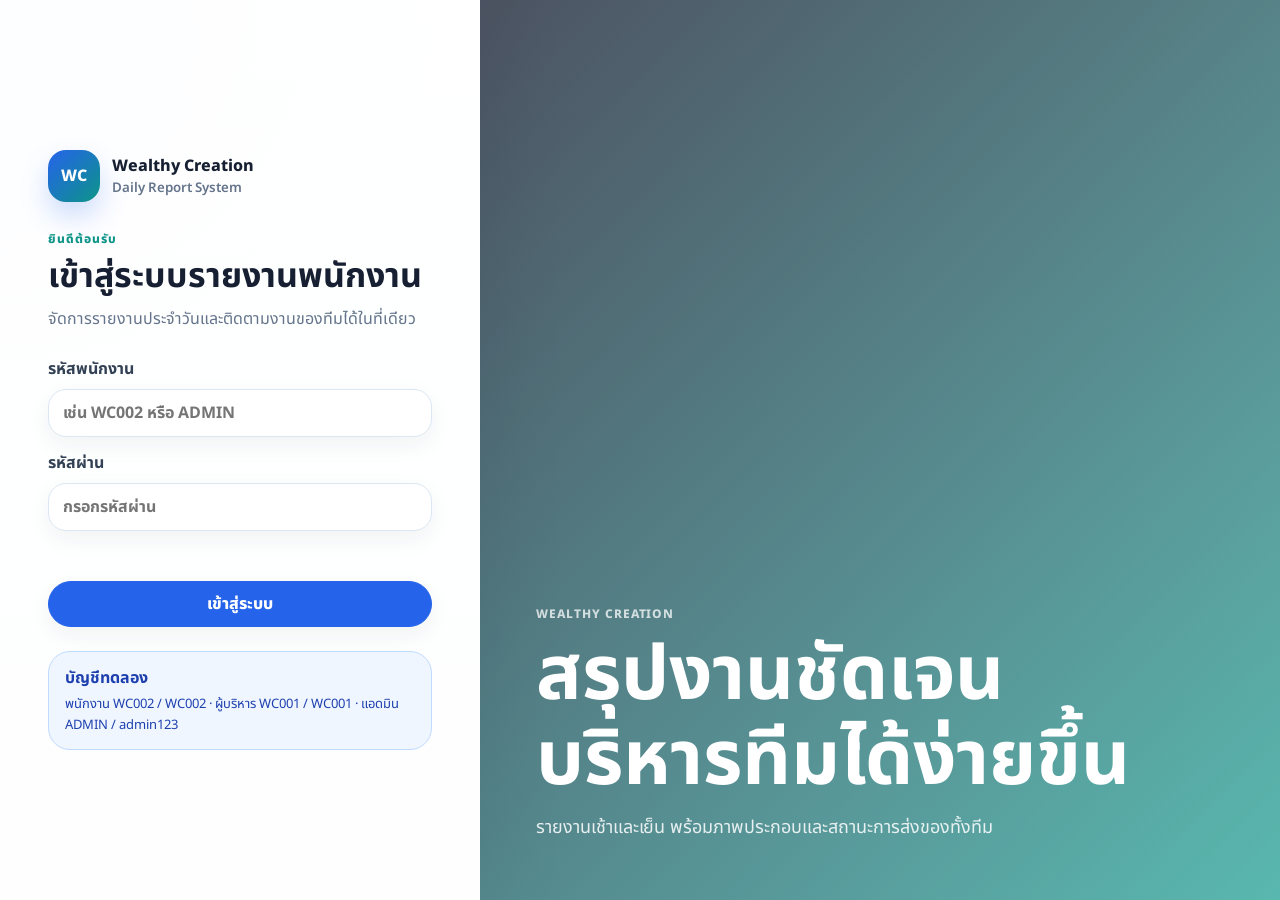
==== index.html @ c17e125e "Split app into role-based pages" ====
<!DOCTYPE html>
<html lang="th">
<head>
  <meta charset="UTF-8">
  <meta name="viewport" content="width=device-width, initial-scale=1.0">
  <title>เข้าสู่ระบบ | Wealthy Creation</title>
  <link rel="preconnect" href="https://fonts.googleapis.com">
  <link rel="preconnect" href="https://fonts.gstatic.com" crossorigin>
  <link href="https://fonts.googleapis.com/css2?family=Noto+Sans+Thai:wght@400;500;600;700;800&display=swap" rel="stylesheet">
  <link rel="stylesheet" href="assets/css/app.css">
</head>
<body class="login-page">
  <main class="login-layout">
    <section class="login-card">
      <div class="brand">
        <span class="brand-mark">WC</span>
        <div><strong>Wealthy Creation</strong><small>Daily Report System</small></div>
      </div>

      <div class="login-copy">
        <span class="eyebrow">ยินดีต้อนรับ</span>
        <h1>เข้าสู่ระบบรายงานพนักงาน</h1>
        <p>จัดการรายงานประจำวันและติดตามงานของทีมได้ในที่เดียว</p>
      </div>

      <form id="loginForm" class="form-stack">
        <label>รหัสพนักงาน<input id="employeeCode" autocomplete="username" placeholder="เช่น WC002 หรือ ADMIN" required></label>
        <label>รหัสผ่าน<input id="password" type="password" autocomplete="current-password" placeholder="กรอกรหัสผ่าน" required></label>
        <p id="loginError" class="form-error" aria-live="polite"></p>
        <button class="btn primary wide" type="submit">เข้าสู่ระบบ</button>
      </form>

      <div class="soft-alert">
        <strong>บัญชีทดลอง</strong>
        <span>พนักงาน WC002 / WC002 · ผู้บริหาร WC001 / WC001 · แอดมิน ADMIN / admin123</span>
      </div>
    </section>

    <section class="login-cover">
      <div>
        <span class="cover-label">WEALTHY CREATION</span>
        <h2>สรุปงานชัดเจน<br>บริหารทีมได้ง่ายขึ้น</h2>
        <p>รายงานเช้าและเย็น พร้อมภาพประกอบและสถานะการส่งของทั้งทีม</p>
      </div>
    </section>
  </main>
  <script src="assets/js/store.js"></script>
  <script src="assets/js/auth.js"></script>
</body>
</html>
---- assets/css/app.css ----
:root {
  --bg: #f6fbff;
  --panel: rgba(255, 255, 255, 0.9);
  --ink: #172033;
  --muted: #64748b;
  --line: #dbe7f3;
  --blue: #2563eb;
  --blue-dark: #1d4ed8;
  --green: #059669;
  --red: #e11d48;
  --amber: #d97706;
  --teal: #0d9488;
  --shadow: 0 20px 50px rgba(30, 41, 59, 0.08);
  --shadow-sm: 0 8px 24px rgba(30, 41, 59, 0.06);
  --radius: 24px;
}

* { box-sizing: border-box; }

body {
  margin: 0;
  min-height: 100vh;
  font-family: "Noto Sans Thai", Tahoma, Arial, sans-serif;
  color: var(--ink);
  background:
    radial-gradient(circle at top left, rgba(125, 211, 252, 0.2), transparent 28%),
    radial-gradient(circle at bottom right, rgba(167, 243, 208, 0.24), transparent 28%),
    linear-gradient(180deg, #fbfdff 0%, #eff8ff 100%);
}

button, input, select, textarea { font: inherit; }
button { cursor: pointer; border: 0; }
a { color: inherit; text-decoration: none; }

.hidden { display: none !important; }
.muted { color: var(--muted); font-size: 13px; line-height: 1.6; }

.login-layout {
  min-height: 100vh;
  display: grid;
  grid-template-columns: minmax(320px, 480px) minmax(0, 1fr);
}

.login-card {
  display: grid;
  align-content: center;
  gap: 24px;
  padding: 48px;
  background: rgba(255, 255, 255, 0.92);
  box-shadow: 24px 0 70px rgba(15, 23, 42, 0.06);
}

.brand {
  display: flex;
  align-items: center;
  gap: 12px;
}

.brand strong { display: block; font-weight: 800; }
.brand small { display: block; color: var(--muted); font-weight: 600; }

.brand-mark {
  width: 52px;
  height: 52px;
  display: grid;
  place-items: center;
  border-radius: 18px;
  color: #fff;
  background: linear-gradient(135deg, var(--blue), var(--teal));
  box-shadow: 0 14px 28px rgba(37, 99, 235, 0.22);
  font-weight: 800;
}

.login-copy h1, .login-cover h2 {
  margin: 8px 0 10px;
  line-height: 1.12;
  letter-spacing: 0;
}

.login-copy h1 { font-size: 34px; }
.login-copy p, .login-cover p { margin: 0; color: var(--muted); line-height: 1.7; }
.eyebrow, .cover-label {
  color: var(--teal);
  font-size: 12px;
  font-weight: 800;
  letter-spacing: 0.08em;
}

.login-cover {
  display: grid;
  align-content: end;
  padding: 56px;
  color: #fff;
  background:
    linear-gradient(135deg, rgba(15, 23, 42, 0.74), rgba(13, 148, 136, 0.64)),
    url("https://images.unsplash.com/photo-1556761175-b413da4baf72?auto=format&fit=crop&w=1600&q=80") center/cover;
}

.login-cover h2 { max-width: 720px; font-size: clamp(38px, 6vw, 76px); }
.login-cover p { max-width: 620px; color: rgba(255, 255, 255, 0.86); font-size: 18px; }
.cover-label { color: rgba(255, 255, 255, 0.74); }

.form-stack { display: grid; gap: 14px; }
.form-stack label, .field { display: grid; gap: 8px; color: #334155; font-weight: 700; }

input, select, textarea {
  width: 100%;
  min-height: 46px;
  padding: 11px 14px;
  border: 1px solid var(--line);
  border-radius: 18px;
  outline: none;
  background: #fff;
  color: var(--ink);
  box-shadow: var(--shadow-sm);
}

textarea { min-height: 140px; resize: vertical; }
input:focus, select:focus, textarea:focus { border-color: var(--blue); box-shadow: 0 0 0 4px rgba(37, 99, 235, 0.14); }
input[readonly] { background: #f8fafc; color: var(--muted); }

.form-error { min-height: 22px; margin: 0; color: var(--red); font-weight: 800; }

.btn {
  display: inline-flex;
  align-items: center;
  justify-content: center;
  gap: 8px;
  min-height: 42px;
  padding: 10px 16px;
  border-radius: 999px;
  color: #334155;
  background: #fff;
  border: 1px solid var(--line);
  box-shadow: var(--shadow-sm);
  font-weight: 800;
  transition: transform 0.16s ease, box-shadow 0.16s ease, background 0.16s ease;
}

.btn:hover { transform: translateY(-1px); box-shadow: 0 14px 30px rgba(30, 41, 59, 0.1); }
.btn.primary { color: #fff; background: var(--blue); border-color: var(--blue); }
.btn.primary:hover { background: var(--blue-dark); }
.btn.success { color: #fff; background: var(--green); border-color: var(--green); }
.btn.danger { color: #fff; background: var(--red); border-color: var(--red); }
.btn.wide { width: 100%; }

.soft-alert {
  display: grid;
  gap: 4px;
  padding: 14px 16px;
  border: 1px solid #bfdbfe;
  border-radius: 22px;
  background: #eff6ff;
  color: #1e40af;
}
.soft-alert span { font-size: 13px; line-height: 1.6; }

.shell {
  min-height: 100vh;
  display: grid;
  grid-template-columns: 280px minmax(0, 1fr);
}

.sidebar {
  position: sticky;
  top: 0;
  height: 100vh;
  display: grid;
  grid-template-rows: auto 1fr auto;
  gap: 22px;
  padding: 22px;
  color: #fff;
  background: linear-gradient(180deg, #0f172a, #172033 56%, #10324b);
}

.nav { display: grid; align-content: start; gap: 8px; }
.nav button {
  min-height: 44px;
  padding: 10px 13px;
  border-radius: 17px;
  color: #cbd5e1;
  background: transparent;
  text-align: left;
  font-weight: 800;
}
.nav button.active, .nav button:hover { color: #fff; background: rgba(255, 255, 255, 0.1); }

.user-chip {
  display: grid;
  grid-template-columns: 44px minmax(0, 1fr);
  gap: 10px;
  align-items: center;
  padding: 14px;
  border-radius: 22px;
  background: rgba(255, 255, 255, 0.07);
}

.avatar {
  width: 44px;
  height: 44px;
  display: grid;
  place-items: center;
  border-radius: 50%;
  overflow: hidden;
  background: #dbeafe;
  color: #1e3a8a;
  font-weight: 800;
}
.avatar.large { width: 96px; height: 96px; font-size: 30px; }
.avatar img { width: 100%; height: 100%; object-fit: cover; }

.content { min-width: 0; padding: 28px; }
.topbar {
  position: sticky;
  top: 0;
  z-index: 5;
  display: flex;
  align-items: center;
  justify-content: space-between;
  gap: 16px;
  margin: -28px -28px 24px;
  padding: 22px 28px;
  border-bottom: 1px solid rgba(219, 231, 243, 0.72);
  background: rgba(246, 251, 255, 0.78);
  backdrop-filter: blur(14px);
}

.topbar h1 { margin: 0; font-size: 30px; line-height: 1.2; }
.topbar p { margin: 6px 0 0; color: var(--muted); }

.grid { display: grid; gap: 18px; }
.grid.two { grid-template-columns: repeat(2, minmax(0, 1fr)); }
.grid.three { grid-template-columns: repeat(3, minmax(0, 1fr)); }

.panel, .stat, .card {
  border: 1px solid rgba(219, 231, 243, 0.92);
  border-radius: var(--radius);
  background: var(--panel);
  box-shadow: var(--shadow);
}
.panel { padding: 22px; }
.stat { min-height: 122px; padding: 20px; display: grid; gap: 8px; }
.stat span { color: var(--muted); font-size: 13px; font-weight: 800; }
.stat strong { font-size: 30px; line-height: 1; }
.card { padding: 16px; }

.section-head {
  display: flex;
  align-items: center;
  justify-content: space-between;
  gap: 12px;
  margin-bottom: 16px;
  padding-bottom: 12px;
  border-bottom: 1px solid rgba(219, 231, 243, 0.72);
}
.section-head h2 { margin: 0; font-size: 20px; }

.badge {
  display: inline-flex;
  align-items: center;
  width: fit-content;
  min-height: 28px;
  padding: 4px 10px;
  border-radius: 999px;
  font-size: 12px;
  font-weight: 800;
}
.badge.green { color: #166534; background: #dcfce7; }
.badge.red { color: #be123c; background: #ffe4e6; }
.badge.amber { color: #92400e; background: #fef3c7; }
.badge.teal { color: #0f766e; background: #ccfbf1; }

.table-wrap { overflow-x: auto; border-radius: 22px; border: 1px solid var(--line); background: #fff; }
table { width: 100%; border-collapse: collapse; }
th, td { padding: 12px 10px; border-bottom: 1px solid var(--line); text-align: left; vertical-align: middle; }
th { color: #475569; background: #f8fafc; font-size: 13px; font-weight: 800; white-space: nowrap; }
tbody tr:hover { background: #f8fafc; }

.actions, .pill-list, .image-list { display: flex; flex-wrap: wrap; gap: 8px; }
.pill { display: inline-flex; align-items: center; gap: 6px; padding: 6px 10px; border-radius: 999px; background: #f8fbff; border: 1px solid #cfe0f2; color: #334155; font-size: 13px; font-weight: 700; }
.preview-img { width: 96px; height: 76px; object-fit: cover; border-radius: 18px; border: 1px solid var(--line); background: #eef6ff; }
.empty { padding: 28px; border: 1px dashed #cfe0f2; border-radius: 24px; background: #f8fbff; text-align: center; color: var(--muted); font-weight: 700; }

.modal-backdrop {
  position: fixed;
  inset: 0;
  z-index: 30;
  display: grid;
  place-items: center;
  padding: 18px;
  background: rgba(15, 23, 42, 0.52);
  backdrop-filter: blur(4px);
}
.modal { width: min(740px, 100%); max-height: 90vh; overflow: auto; padding: 22px; border-radius: 26px; background: #fff; box-shadow: 0 30px 90px rgba(15, 23, 42, 0.26); }
.modal header { display: flex; align-items: center; justify-content: space-between; gap: 12px; margin-bottom: 14px; }
.modal h2 { margin: 0; }

.toast-root { position: fixed; right: 22px; bottom: 22px; z-index: 50; display: grid; gap: 10px; width: min(360px, calc(100vw - 32px)); }
.toast { padding: 14px 16px; border-radius: 22px; background: #fff; border: 1px solid var(--line); box-shadow: 0 18px 42px rgba(15, 23, 42, 0.16); }
.toast strong { display: block; }
.toast span { display: block; margin-top: 2px; color: var(--muted); font-size: 13px; }

@media (max-width: 920px) {
  .login-layout, .shell, .grid.two, .grid.three { grid-template-columns: 1fr; }
  .login-cover { min-height: 320px; order: -1; }
  .sidebar { position: static; height: auto; }
  .nav { grid-template-columns: repeat(2, minmax(0, 1fr)); }
  .topbar { position: static; margin: -18px -18px 18px; padding: 18px; }
  .content { padding: 18px; }
}

@media (max-width: 560px) {
  .login-card, .login-cover { padding: 24px; }
  .topbar, .section-head { align-items: stretch; flex-direction: column; }
  .actions .btn, .btn.wide-sm { width: 100%; }
  .nav { grid-template-columns: 1fr; }
}
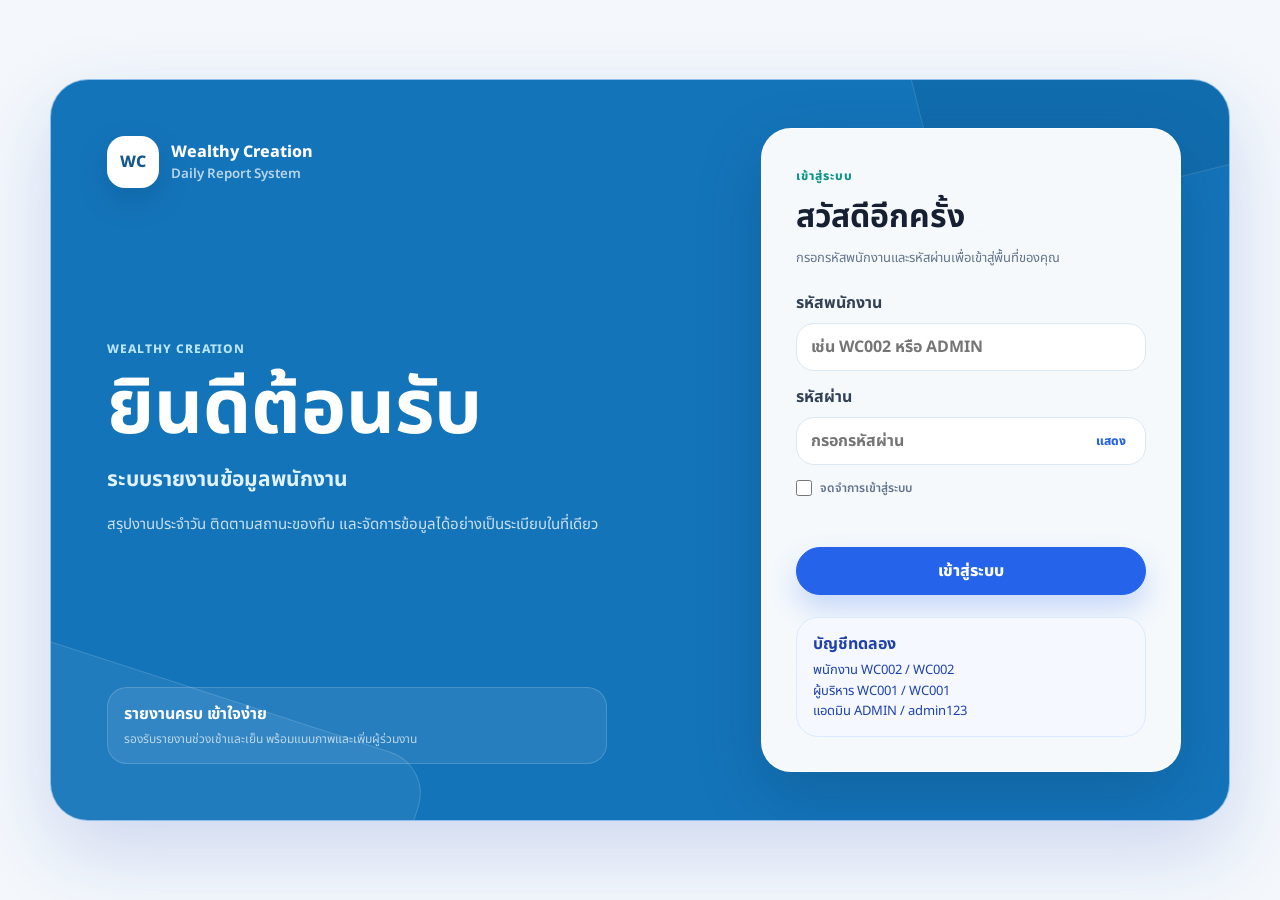
==== commit 36159f28: "Redesign login page layout" ====
--- a/index.html
+++ b/index.html
@@ -11,36 +11,46 @@
 </head>
 <body class="login-page">
   <main class="login-layout">
-    <section class="login-card">
-      <div class="brand">
+    <section class="login-welcome">
+      <div class="brand login-brand">
         <span class="brand-mark">WC</span>
         <div><strong>Wealthy Creation</strong><small>Daily Report System</small></div>
       </div>
+      <div class="welcome-copy">
+        <span class="cover-label">WEALTHY CREATION</span>
+        <h1>ยินดีต้อนรับ</h1>
+        <h2>ระบบรายงานข้อมูลพนักงาน</h2>
+        <p>สรุปงานประจำวัน ติดตามสถานะของทีม และจัดการข้อมูลได้อย่างเป็นระเบียบในที่เดียว</p>
+      </div>
+      <div class="welcome-note">
+        <strong>รายงานครบ เข้าใจง่าย</strong>
+        <span>รองรับรายงานช่วงเช้าและเย็น พร้อมแนบภาพและเพิ่มผู้ร่วมงาน</span>
+      </div>
+    </section>
 
+    <section class="login-form-card">
       <div class="login-copy">
-        <span class="eyebrow">ยินดีต้อนรับ</span>
-        <h1>เข้าสู่ระบบรายงานพนักงาน</h1>
-        <p>จัดการรายงานประจำวันและติดตามงานของทีมได้ในที่เดียว</p>
+        <span class="eyebrow">เข้าสู่ระบบ</span>
+        <h2>สวัสดีอีกครั้ง</h2>
+        <p>กรอกรหัสพนักงานและรหัสผ่านเพื่อเข้าสู่พื้นที่ของคุณ</p>
       </div>
 
       <form id="loginForm" class="form-stack">
         <label>รหัสพนักงาน<input id="employeeCode" autocomplete="username" placeholder="เช่น WC002 หรือ ADMIN" required></label>
-        <label>รหัสผ่าน<input id="password" type="password" autocomplete="current-password" placeholder="กรอกรหัสผ่าน" required></label>
+        <label>รหัสผ่าน
+          <span class="password-field">
+            <input id="password" type="password" autocomplete="current-password" placeholder="กรอกรหัสผ่าน" required>
+            <button id="togglePassword" type="button">แสดง</button>
+          </span>
+        </label>
+        <label class="remember-row"><input id="rememberMe" type="checkbox"> <span>จดจำการเข้าสู่ระบบ</span></label>
         <p id="loginError" class="form-error" aria-live="polite"></p>
-        <button class="btn primary wide" type="submit">เข้าสู่ระบบ</button>
+        <button class="btn primary wide login-submit" type="submit">เข้าสู่ระบบ</button>
       </form>
 
       <div class="soft-alert">
         <strong>บัญชีทดลอง</strong>
-        <span>พนักงาน WC002 / WC002 · ผู้บริหาร WC001 / WC001 · แอดมิน ADMIN / admin123</span>
-      </div>
-    </section>
-
-    <section class="login-cover">
-      <div>
-        <span class="cover-label">WEALTHY CREATION</span>
-        <h2>สรุปงานชัดเจน<br>บริหารทีมได้ง่ายขึ้น</h2>
-        <p>รายงานเช้าและเย็น พร้อมภาพประกอบและสถานะการส่งของทั้งทีม</p>
+        <span>พนักงาน WC002 / WC002<br>ผู้บริหาร WC001 / WC001<br>แอดมิน ADMIN / admin123</span>
       </div>
     </section>
   </main>
--- a/assets/css/app.css
+++ b/assets/css/app.css
@@ -315,3 +315,278 @@
   .actions .btn, .btn.wide-sm { width: 100%; }
   .nav { grid-template-columns: 1fr; }
 }
+
+/* Login page */
+.login-page {
+  display: grid;
+  place-items: center;
+  padding: 32px;
+  background: #f4f8fc;
+}
+
+.login-page .login-layout {
+  position: relative;
+  width: min(1180px, 100%);
+  min-height: min(720px, calc(100vh - 64px));
+  display: grid;
+  grid-template-columns: minmax(0, 1fr) 420px;
+  gap: 30px;
+  align-items: center;
+  overflow: hidden;
+  padding: 48px;
+  border: 1px solid rgba(191, 219, 254, 0.72);
+  border-radius: 38px;
+  background: #1474ba;
+  box-shadow: 0 30px 80px rgba(30, 64, 175, 0.18);
+}
+
+.login-page .login-layout::before,
+.login-page .login-layout::after {
+  content: "";
+  position: absolute;
+  pointer-events: none;
+  border: 1px solid rgba(255, 255, 255, 0.14);
+  border-radius: 44px;
+}
+
+.login-page .login-layout::before {
+  width: 520px;
+  height: 270px;
+  left: -170px;
+  bottom: -130px;
+  transform: rotate(18deg);
+  background: rgba(255, 255, 255, 0.06);
+}
+
+.login-page .login-layout::after {
+  width: 460px;
+  height: 210px;
+  right: -150px;
+  top: -110px;
+  transform: rotate(-14deg);
+  background: rgba(8, 47, 73, 0.1);
+}
+
+.login-welcome {
+  position: relative;
+  z-index: 1;
+  min-width: 0;
+  align-self: stretch;
+  display: grid;
+  align-content: space-between;
+  padding: 8px 20px 8px 8px;
+  color: #fff;
+}
+
+.login-brand .brand-mark {
+  color: #14588e;
+  background: #fff;
+  box-shadow: 0 12px 30px rgba(8, 47, 73, 0.18);
+}
+
+.login-brand small {
+  color: rgba(255, 255, 255, 0.7);
+}
+
+.welcome-copy {
+  max-width: 570px;
+  padding: 48px 0;
+}
+
+.welcome-copy .cover-label {
+  color: #bae6fd;
+}
+
+.welcome-copy h1 {
+  margin: 10px 0 0;
+  font-size: clamp(48px, 6vw, 76px);
+  line-height: 1.05;
+  letter-spacing: 0;
+}
+
+.welcome-copy h2 {
+  margin: 14px 0 16px;
+  color: #e0f2fe;
+  font-size: 21px;
+  letter-spacing: 0;
+}
+
+.welcome-copy p {
+  max-width: 530px;
+  margin: 0;
+  color: rgba(255, 255, 255, 0.78);
+  font-size: 15px;
+  line-height: 1.9;
+}
+
+.welcome-note {
+  display: grid;
+  gap: 4px;
+  max-width: 500px;
+  padding: 14px 16px;
+  border: 1px solid rgba(255, 255, 255, 0.16);
+  border-radius: 20px;
+  background: rgba(255, 255, 255, 0.08);
+}
+
+.welcome-note span {
+  color: rgba(255, 255, 255, 0.68);
+  font-size: 12px;
+  line-height: 1.6;
+}
+
+.login-form-card {
+  position: relative;
+  z-index: 2;
+  display: grid;
+  gap: 22px;
+  padding: 34px;
+  border: 1px solid rgba(255, 255, 255, 0.82);
+  border-radius: 30px;
+  background: rgba(255, 255, 255, 0.96);
+  box-shadow: 0 24px 64px rgba(8, 47, 73, 0.22);
+}
+
+.login-form-card .login-copy h2 {
+  margin: 6px 0;
+  font-size: 32px;
+}
+
+.login-form-card .login-copy p {
+  font-size: 13px;
+}
+
+.login-form-card input {
+  box-shadow: none;
+}
+
+.password-field {
+  position: relative;
+  display: block;
+}
+
+.password-field input {
+  padding-right: 72px;
+}
+
+.password-field button {
+  position: absolute;
+  top: 50%;
+  right: 12px;
+  transform: translateY(-50%);
+  padding: 5px 8px;
+  border-radius: 10px;
+  color: #2563eb;
+  background: transparent;
+  font-size: 12px;
+  font-weight: 800;
+}
+
+.remember-row {
+  display: flex !important;
+  align-items: center;
+  gap: 8px !important;
+  width: fit-content;
+  color: var(--muted) !important;
+  font-size: 12px;
+  font-weight: 600 !important;
+  cursor: pointer;
+}
+
+.remember-row input {
+  width: 16px;
+  min-height: 16px;
+  height: 16px;
+  margin: 0;
+  padding: 0;
+  border-radius: 5px;
+  box-shadow: none;
+}
+
+.login-submit {
+  min-height: 48px;
+  box-shadow: 0 14px 28px rgba(37, 99, 235, 0.22);
+}
+
+.login-form-card .soft-alert {
+  border-color: #dbeafe;
+  background: #f5f9ff;
+}
+
+@media (max-width: 1024px) {
+  .login-page {
+    padding: 20px;
+  }
+
+  .login-page .login-layout {
+    grid-template-columns: minmax(0, 1fr) 390px;
+    min-height: calc(100vh - 40px);
+    padding: 34px;
+  }
+}
+
+@media (max-width: 820px) {
+  .login-page {
+    display: block;
+    padding: 0;
+    background: #1474ba;
+  }
+
+  .login-page .login-layout {
+    width: 100%;
+    min-height: 100vh;
+    grid-template-columns: 1fr;
+    gap: 24px;
+    padding: 28px;
+    border: 0;
+    border-radius: 0;
+    box-shadow: none;
+  }
+
+  .login-welcome {
+    min-height: auto;
+    gap: 26px;
+    padding: 0;
+  }
+
+  .welcome-copy {
+    padding: 12px 0 0;
+  }
+
+  .welcome-copy h1 {
+    font-size: 44px;
+  }
+
+  .welcome-note {
+    display: none;
+  }
+
+  .login-form-card {
+    width: min(480px, 100%);
+    justify-self: center;
+    padding: 28px;
+  }
+}
+
+@media (max-width: 480px) {
+  .login-page .login-layout {
+    padding: 20px;
+  }
+
+  .welcome-copy h1 {
+    font-size: 38px;
+  }
+
+  .welcome-copy h2 {
+    font-size: 17px;
+  }
+
+  .welcome-copy p {
+    font-size: 13px;
+  }
+
+  .login-form-card {
+    padding: 24px;
+    border-radius: 26px;
+  }
+}
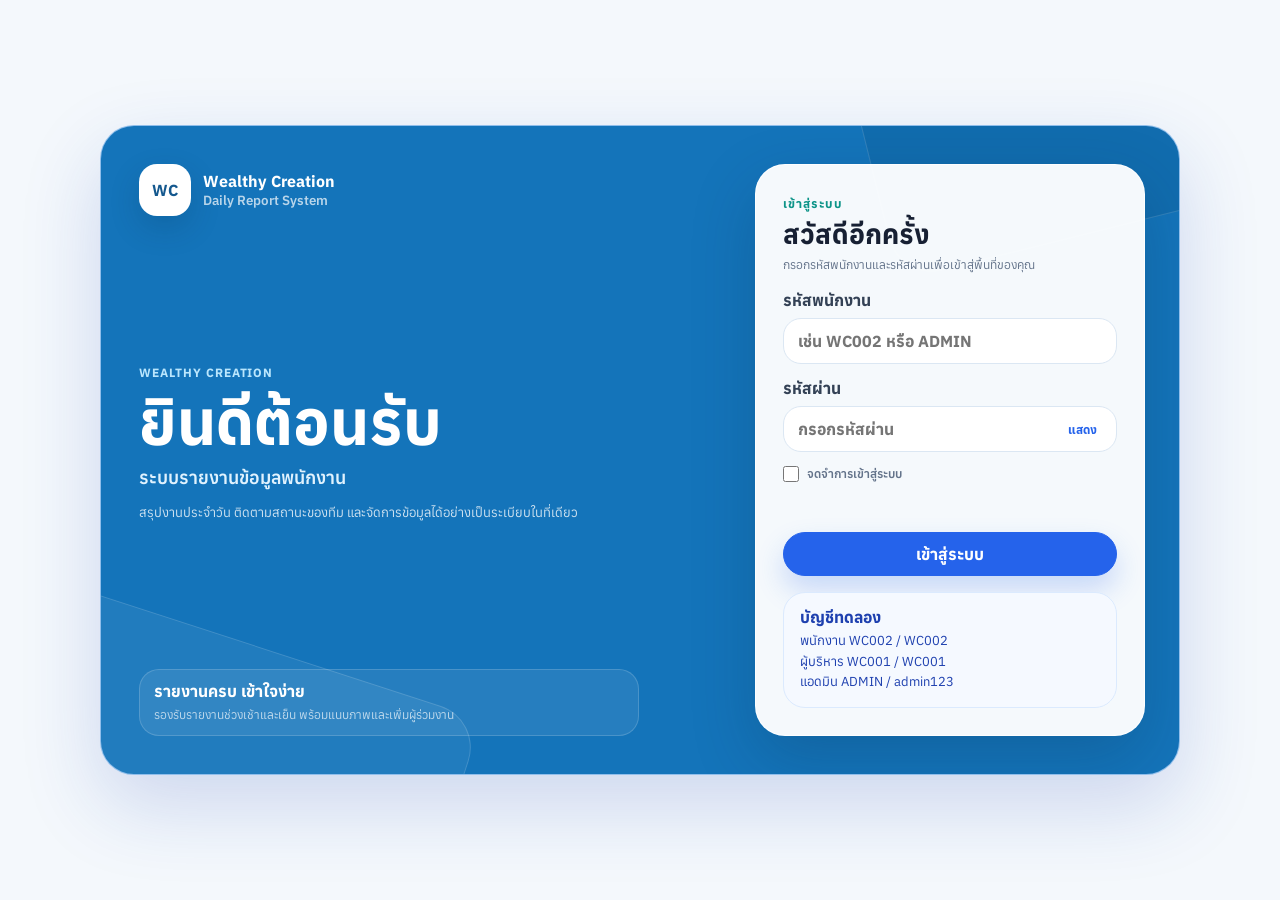
==== commit ba5f20d4: "Fit login layout to common screens" ====
--- a/index.html
+++ b/index.html
@@ -6,7 +6,7 @@
   <title>เข้าสู่ระบบ | Wealthy Creation</title>
   <link rel="preconnect" href="https://fonts.googleapis.com">
   <link rel="preconnect" href="https://fonts.gstatic.com" crossorigin>
-  <link href="https://fonts.googleapis.com/css2?family=Noto+Sans+Thai:wght@400;500;600;700;800&display=swap" rel="stylesheet">
+  <link href="https://fonts.googleapis.com/css2?family=Anuphan:wght@400;500;600;700&display=swap" rel="stylesheet">
   <link rel="stylesheet" href="assets/css/app.css">
 </head>
 <body class="login-page">
--- a/assets/css/app.css
+++ b/assets/css/app.css
@@ -20,7 +20,7 @@
 body {
   margin: 0;
   min-height: 100vh;
-  font-family: "Noto Sans Thai", Tahoma, Arial, sans-serif;
+  font-family: "Anuphan", Tahoma, Arial, sans-serif;
   color: var(--ink);
   background:
     radial-gradient(circle at top left, rgba(125, 211, 252, 0.2), transparent 28%),
@@ -320,22 +320,26 @@
 .login-page {
   display: grid;
   place-items: center;
-  padding: 32px;
+  height: 100dvh;
+  min-height: 560px;
+  overflow: hidden;
+  padding: 18px;
   background: #f4f8fc;
 }
 
 .login-page .login-layout {
   position: relative;
-  width: min(1180px, 100%);
-  min-height: min(720px, calc(100vh - 64px));
-  display: grid;
-  grid-template-columns: minmax(0, 1fr) 420px;
-  gap: 30px;
+  width: min(1080px, 100%);
+  height: min(650px, calc(100dvh - 36px));
+  min-height: 540px;
+  display: grid;
+  grid-template-columns: minmax(0, 1fr) 390px;
+  gap: 24px;
   align-items: center;
   overflow: hidden;
-  padding: 48px;
+  padding: 34px;
   border: 1px solid rgba(191, 219, 254, 0.72);
-  border-radius: 38px;
+  border-radius: 34px;
   background: #1474ba;
   box-shadow: 0 30px 80px rgba(30, 64, 175, 0.18);
 }
@@ -374,7 +378,7 @@
   align-self: stretch;
   display: grid;
   align-content: space-between;
-  padding: 8px 20px 8px 8px;
+  padding: 4px 16px 4px 4px;
   color: #fff;
 }
 
@@ -390,7 +394,7 @@
 
 .welcome-copy {
   max-width: 570px;
-  padding: 48px 0;
+  padding: 24px 0;
 }
 
 .welcome-copy .cover-label {
@@ -398,16 +402,18 @@
 }
 
 .welcome-copy h1 {
-  margin: 10px 0 0;
-  font-size: clamp(48px, 6vw, 76px);
-  line-height: 1.05;
+  margin: 8px 0 0;
+  font-size: clamp(42px, 5vw, 62px);
+  line-height: 1.08;
+  font-weight: 700;
   letter-spacing: 0;
 }
 
 .welcome-copy h2 {
-  margin: 14px 0 16px;
+  margin: 10px 0 12px;
   color: #e0f2fe;
-  font-size: 21px;
+  font-size: 18px;
+  font-weight: 600;
   letter-spacing: 0;
 }
 
@@ -415,15 +421,15 @@
   max-width: 530px;
   margin: 0;
   color: rgba(255, 255, 255, 0.78);
-  font-size: 15px;
-  line-height: 1.9;
+  font-size: 13px;
+  line-height: 1.8;
 }
 
 .welcome-note {
   display: grid;
   gap: 4px;
   max-width: 500px;
-  padding: 14px 16px;
+  padding: 11px 14px;
   border: 1px solid rgba(255, 255, 255, 0.16);
   border-radius: 20px;
   background: rgba(255, 255, 255, 0.08);
@@ -439,8 +445,8 @@
   position: relative;
   z-index: 2;
   display: grid;
-  gap: 22px;
-  padding: 34px;
+  gap: 16px;
+  padding: 27px;
   border: 1px solid rgba(255, 255, 255, 0.82);
   border-radius: 30px;
   background: rgba(255, 255, 255, 0.96);
@@ -448,12 +454,14 @@
 }
 
 .login-form-card .login-copy h2 {
-  margin: 6px 0;
-  font-size: 32px;
+  margin: 4px 0;
+  font-size: 27px;
+  font-weight: 700;
 }
 
 .login-form-card .login-copy p {
-  font-size: 13px;
+  font-size: 12px;
+  line-height: 1.6;
 }
 
 .login-form-card input {
@@ -504,7 +512,7 @@
 }
 
 .login-submit {
-  min-height: 48px;
+  min-height: 44px;
   box-shadow: 0 14px 28px rgba(37, 99, 235, 0.22);
 }
 
@@ -515,25 +523,30 @@
 
 @media (max-width: 1024px) {
   .login-page {
-    padding: 20px;
+    padding: 14px;
   }
 
   .login-page .login-layout {
-    grid-template-columns: minmax(0, 1fr) 390px;
-    min-height: calc(100vh - 40px);
-    padding: 34px;
+    width: min(960px, 100%);
+    height: calc(100dvh - 28px);
+    grid-template-columns: minmax(0, 1fr) 370px;
+    padding: 28px;
   }
 }
 
 @media (max-width: 820px) {
   .login-page {
     display: block;
+    height: auto;
+    min-height: 100dvh;
+    overflow: auto;
     padding: 0;
     background: #1474ba;
   }
 
   .login-page .login-layout {
     width: 100%;
+    height: auto;
     min-height: 100vh;
     grid-template-columns: 1fr;
     gap: 24px;
@@ -568,6 +581,44 @@
   }
 }
 
+@media (min-width: 821px) and (max-height: 700px) {
+  .login-page {
+    min-height: 500px;
+    padding: 10px;
+  }
+
+  .login-page .login-layout {
+    height: calc(100dvh - 20px);
+    min-height: 500px;
+    padding: 24px 28px;
+  }
+
+  .welcome-copy {
+    padding: 14px 0;
+  }
+
+  .welcome-copy h1 {
+    font-size: 42px;
+  }
+
+  .welcome-note {
+    display: none;
+  }
+
+  .login-form-card {
+    gap: 12px;
+    padding: 22px 25px;
+  }
+
+  .login-form-card .form-stack {
+    gap: 10px;
+  }
+
+  .login-form-card .soft-alert {
+    padding: 10px 13px;
+  }
+}
+
 @media (max-width: 480px) {
   .login-page .login-layout {
     padding: 20px;
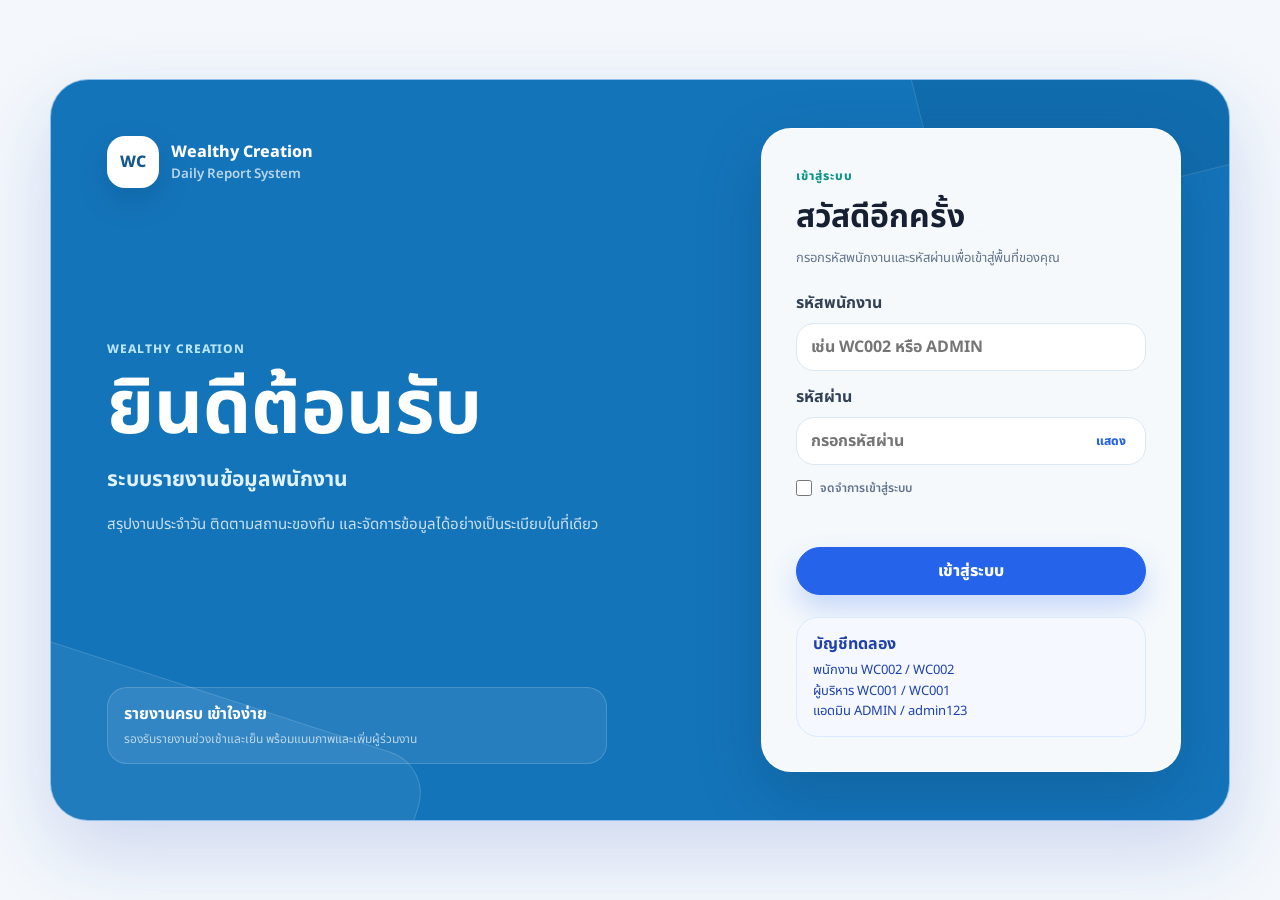
==== commit 18db743c: "Revert "Fit login layout to common screens" This reverts commit ba5f20d4c59735fc460aba527089e1a38ac5" ====
--- a/index.html
+++ b/index.html
@@ -6,7 +6,7 @@
   <title>เข้าสู่ระบบ | Wealthy Creation</title>
   <link rel="preconnect" href="https://fonts.googleapis.com">
   <link rel="preconnect" href="https://fonts.gstatic.com" crossorigin>
-  <link href="https://fonts.googleapis.com/css2?family=Anuphan:wght@400;500;600;700&display=swap" rel="stylesheet">
+  <link href="https://fonts.googleapis.com/css2?family=Noto+Sans+Thai:wght@400;500;600;700;800&display=swap" rel="stylesheet">
   <link rel="stylesheet" href="assets/css/app.css">
 </head>
 <body class="login-page">
--- a/assets/css/app.css
+++ b/assets/css/app.css
@@ -20,7 +20,7 @@
 body {
   margin: 0;
   min-height: 100vh;
-  font-family: "Anuphan", Tahoma, Arial, sans-serif;
+  font-family: "Noto Sans Thai", Tahoma, Arial, sans-serif;
   color: var(--ink);
   background:
     radial-gradient(circle at top left, rgba(125, 211, 252, 0.2), transparent 28%),
@@ -320,26 +320,22 @@
 .login-page {
   display: grid;
   place-items: center;
-  height: 100dvh;
-  min-height: 560px;
-  overflow: hidden;
-  padding: 18px;
+  padding: 32px;
   background: #f4f8fc;
 }
 
 .login-page .login-layout {
   position: relative;
-  width: min(1080px, 100%);
-  height: min(650px, calc(100dvh - 36px));
-  min-height: 540px;
-  display: grid;
-  grid-template-columns: minmax(0, 1fr) 390px;
-  gap: 24px;
+  width: min(1180px, 100%);
+  min-height: min(720px, calc(100vh - 64px));
+  display: grid;
+  grid-template-columns: minmax(0, 1fr) 420px;
+  gap: 30px;
   align-items: center;
   overflow: hidden;
-  padding: 34px;
+  padding: 48px;
   border: 1px solid rgba(191, 219, 254, 0.72);
-  border-radius: 34px;
+  border-radius: 38px;
   background: #1474ba;
   box-shadow: 0 30px 80px rgba(30, 64, 175, 0.18);
 }
@@ -378,7 +374,7 @@
   align-self: stretch;
   display: grid;
   align-content: space-between;
-  padding: 4px 16px 4px 4px;
+  padding: 8px 20px 8px 8px;
   color: #fff;
 }
 
@@ -394,7 +390,7 @@
 
 .welcome-copy {
   max-width: 570px;
-  padding: 24px 0;
+  padding: 48px 0;
 }
 
 .welcome-copy .cover-label {
@@ -402,18 +398,16 @@
 }
 
 .welcome-copy h1 {
-  margin: 8px 0 0;
-  font-size: clamp(42px, 5vw, 62px);
-  line-height: 1.08;
-  font-weight: 700;
+  margin: 10px 0 0;
+  font-size: clamp(48px, 6vw, 76px);
+  line-height: 1.05;
   letter-spacing: 0;
 }
 
 .welcome-copy h2 {
-  margin: 10px 0 12px;
+  margin: 14px 0 16px;
   color: #e0f2fe;
-  font-size: 18px;
-  font-weight: 600;
+  font-size: 21px;
   letter-spacing: 0;
 }
 
@@ -421,15 +415,15 @@
   max-width: 530px;
   margin: 0;
   color: rgba(255, 255, 255, 0.78);
-  font-size: 13px;
-  line-height: 1.8;
+  font-size: 15px;
+  line-height: 1.9;
 }
 
 .welcome-note {
   display: grid;
   gap: 4px;
   max-width: 500px;
-  padding: 11px 14px;
+  padding: 14px 16px;
   border: 1px solid rgba(255, 255, 255, 0.16);
   border-radius: 20px;
   background: rgba(255, 255, 255, 0.08);
@@ -445,8 +439,8 @@
   position: relative;
   z-index: 2;
   display: grid;
-  gap: 16px;
-  padding: 27px;
+  gap: 22px;
+  padding: 34px;
   border: 1px solid rgba(255, 255, 255, 0.82);
   border-radius: 30px;
   background: rgba(255, 255, 255, 0.96);
@@ -454,14 +448,12 @@
 }
 
 .login-form-card .login-copy h2 {
-  margin: 4px 0;
-  font-size: 27px;
-  font-weight: 700;
+  margin: 6px 0;
+  font-size: 32px;
 }
 
 .login-form-card .login-copy p {
-  font-size: 12px;
-  line-height: 1.6;
+  font-size: 13px;
 }
 
 .login-form-card input {
@@ -512,7 +504,7 @@
 }
 
 .login-submit {
-  min-height: 44px;
+  min-height: 48px;
   box-shadow: 0 14px 28px rgba(37, 99, 235, 0.22);
 }
 
@@ -523,30 +515,25 @@
 
 @media (max-width: 1024px) {
   .login-page {
-    padding: 14px;
+    padding: 20px;
   }
 
   .login-page .login-layout {
-    width: min(960px, 100%);
-    height: calc(100dvh - 28px);
-    grid-template-columns: minmax(0, 1fr) 370px;
-    padding: 28px;
+    grid-template-columns: minmax(0, 1fr) 390px;
+    min-height: calc(100vh - 40px);
+    padding: 34px;
   }
 }
 
 @media (max-width: 820px) {
   .login-page {
     display: block;
-    height: auto;
-    min-height: 100dvh;
-    overflow: auto;
     padding: 0;
     background: #1474ba;
   }
 
   .login-page .login-layout {
     width: 100%;
-    height: auto;
     min-height: 100vh;
     grid-template-columns: 1fr;
     gap: 24px;
@@ -581,44 +568,6 @@
   }
 }
 
-@media (min-width: 821px) and (max-height: 700px) {
-  .login-page {
-    min-height: 500px;
-    padding: 10px;
-  }
-
-  .login-page .login-layout {
-    height: calc(100dvh - 20px);
-    min-height: 500px;
-    padding: 24px 28px;
-  }
-
-  .welcome-copy {
-    padding: 14px 0;
-  }
-
-  .welcome-copy h1 {
-    font-size: 42px;
-  }
-
-  .welcome-note {
-    display: none;
-  }
-
-  .login-form-card {
-    gap: 12px;
-    padding: 22px 25px;
-  }
-
-  .login-form-card .form-stack {
-    gap: 10px;
-  }
-
-  .login-form-card .soft-alert {
-    padding: 10px 13px;
-  }
-}
-
 @media (max-width: 480px) {
   .login-page .login-layout {
     padding: 20px;
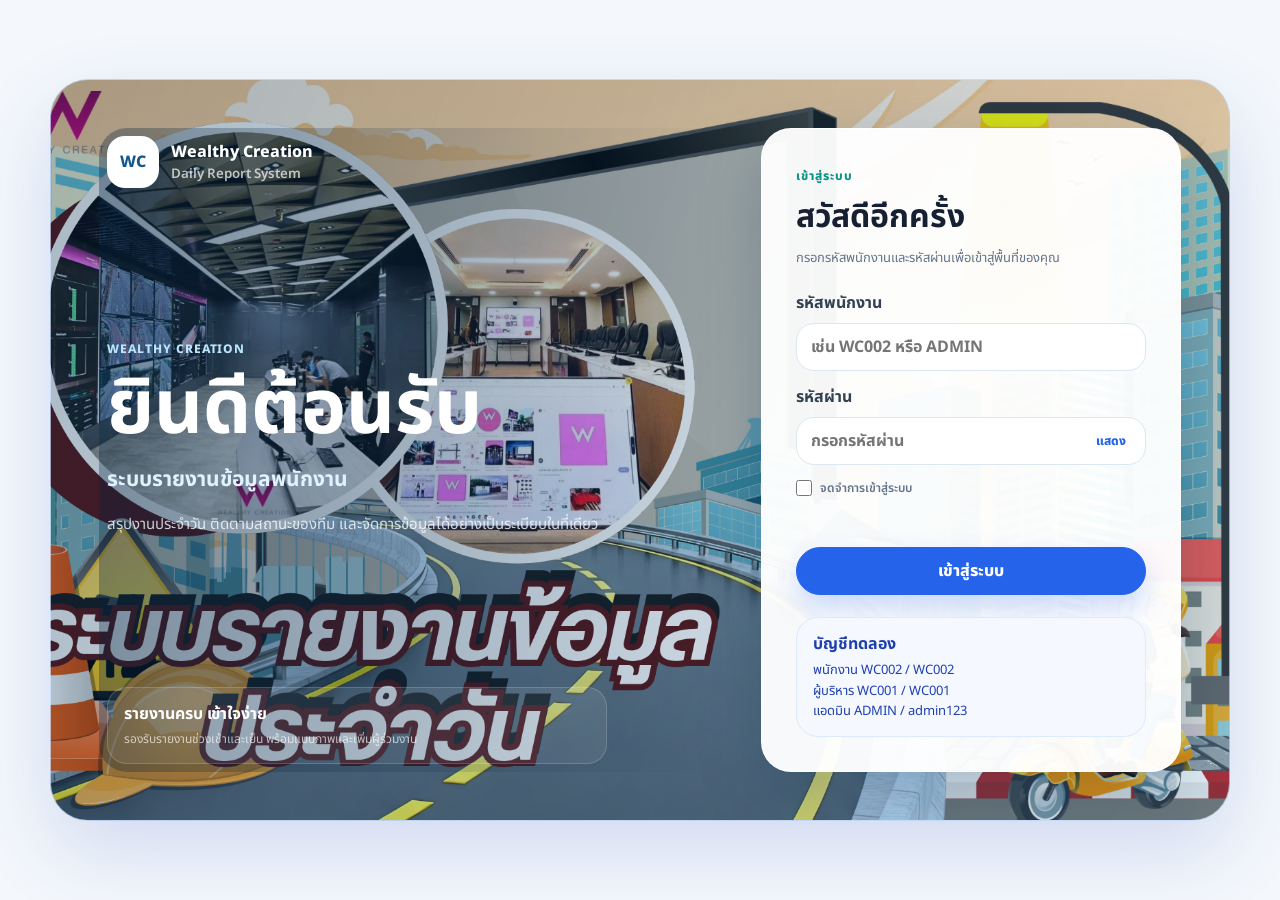
==== commit b146ca0c: "Show login frame image clearly" ====
--- a/index.html
+++ b/index.html
@@ -7,7 +7,7 @@
   <link rel="preconnect" href="https://fonts.googleapis.com">
   <link rel="preconnect" href="https://fonts.gstatic.com" crossorigin>
   <link href="https://fonts.googleapis.com/css2?family=Noto+Sans+Thai:wght@400;500;600;700;800&display=swap" rel="stylesheet">
-  <link rel="stylesheet" href="assets/css/app.css">
+  <link rel="stylesheet" href="assets/css/app.css?v=login-image-frame-2">
 </head>
 <body class="login-page">
   <main class="login-layout">
--- a/assets/css/app.css
+++ b/assets/css/app.css
@@ -336,17 +336,15 @@
   padding: 48px;
   border: 1px solid rgba(191, 219, 254, 0.72);
   border-radius: 38px;
-  background: #1474ba;
-  box-shadow: 0 30px 80px rgba(30, 64, 175, 0.18);
+  background:
+    linear-gradient(110deg, rgba(7, 49, 86, 0.34), rgba(20, 116, 186, 0.12)),
+    url("../images/login-bg.jpg.png") center/cover no-repeat;
+  box-shadow: 0 30px 80px rgba(30, 64, 175, 0.16);
 }
 
 .login-page .login-layout::before,
 .login-page .login-layout::after {
-  content: "";
-  position: absolute;
-  pointer-events: none;
-  border: 1px solid rgba(255, 255, 255, 0.14);
-  border-radius: 44px;
+  display: none;
 }
 
 .login-page .login-layout::before {
@@ -376,6 +374,23 @@
   align-content: space-between;
   padding: 8px 20px 8px 8px;
   color: #fff;
+  overflow: hidden;
+  border-radius: 28px;
+  background: transparent;
+  box-shadow: none;
+}
+
+.login-welcome::before {
+  content: "";
+  position: absolute;
+  inset: 0;
+  background: linear-gradient(90deg, rgba(4, 34, 61, 0.32), rgba(4, 34, 61, 0.08) 72%, transparent);
+  pointer-events: none;
+}
+
+.login-welcome > * {
+  position: relative;
+  z-index: 1;
 }
 
 .login-brand .brand-mark {
@@ -529,7 +544,7 @@
   .login-page {
     display: block;
     padding: 0;
-    background: #1474ba;
+    background: #f4f8fc;
   }
 
   .login-page .login-layout {
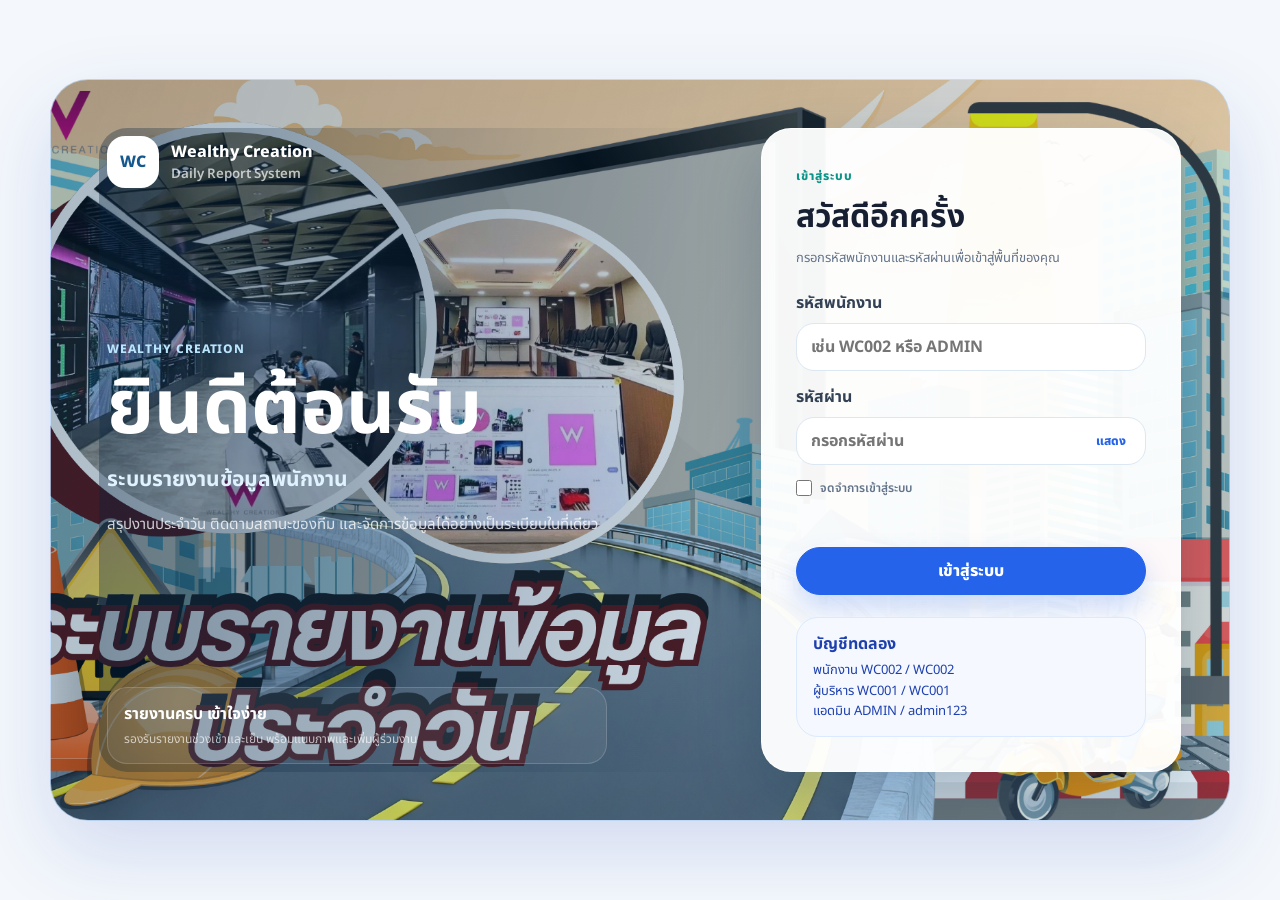
==== commit b683769d: "Shift login background image right" ====
--- a/index.html
+++ b/index.html
@@ -7,7 +7,7 @@
   <link rel="preconnect" href="https://fonts.googleapis.com">
   <link rel="preconnect" href="https://fonts.gstatic.com" crossorigin>
   <link href="https://fonts.googleapis.com/css2?family=Noto+Sans+Thai:wght@400;500;600;700;800&display=swap" rel="stylesheet">
-  <link rel="stylesheet" href="assets/css/app.css?v=login-image-frame-2">
+  <link rel="stylesheet" href="assets/css/app.css?v=login-image-frame-3">
 </head>
 <body class="login-page">
   <main class="login-layout">
--- a/assets/css/app.css
+++ b/assets/css/app.css
@@ -338,7 +338,7 @@
   border-radius: 38px;
   background:
     linear-gradient(110deg, rgba(7, 49, 86, 0.34), rgba(20, 116, 186, 0.12)),
-    url("../images/login-bg.jpg.png") center/cover no-repeat;
+    url("../images/login-bg.jpg.png") 58% center/cover no-repeat;
   box-shadow: 0 30px 80px rgba(30, 64, 175, 0.16);
 }
 
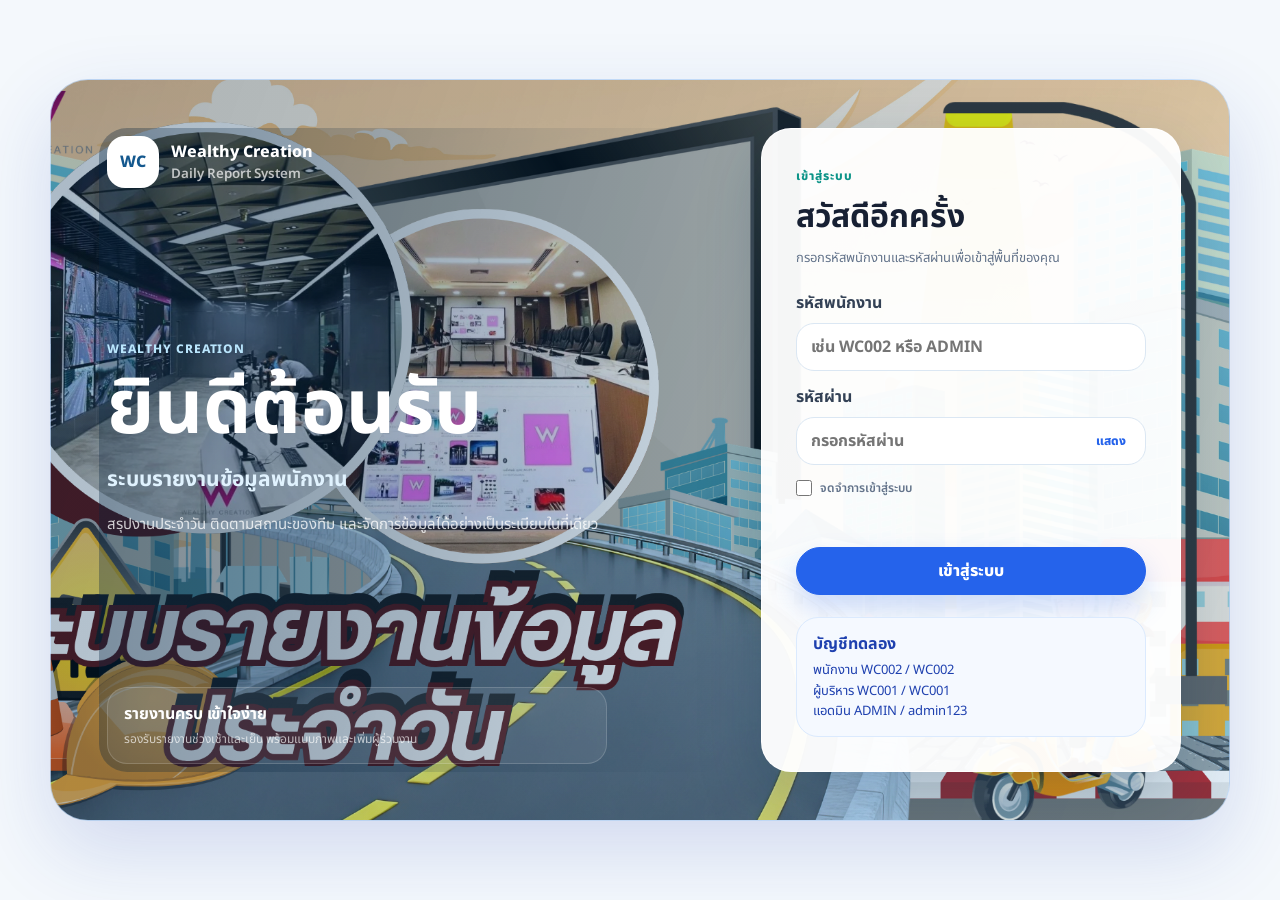
==== commit 1ba53a55: "Shift login background further right" ====
--- a/index.html
+++ b/index.html
@@ -7,7 +7,7 @@
   <link rel="preconnect" href="https://fonts.googleapis.com">
   <link rel="preconnect" href="https://fonts.gstatic.com" crossorigin>
   <link href="https://fonts.googleapis.com/css2?family=Noto+Sans+Thai:wght@400;500;600;700;800&display=swap" rel="stylesheet">
-  <link rel="stylesheet" href="assets/css/app.css?v=login-image-frame-3">
+  <link rel="stylesheet" href="assets/css/app.css?v=login-image-frame-4">
 </head>
 <body class="login-page">
   <main class="login-layout">
--- a/assets/css/app.css
+++ b/assets/css/app.css
@@ -338,7 +338,7 @@
   border-radius: 38px;
   background:
     linear-gradient(110deg, rgba(7, 49, 86, 0.34), rgba(20, 116, 186, 0.12)),
-    url("../images/login-bg.jpg.png") 58% center/cover no-repeat;
+    url("../images/login-bg.jpg.png") 76% center/cover no-repeat;
   box-shadow: 0 30px 80px rgba(30, 64, 175, 0.16);
 }
 
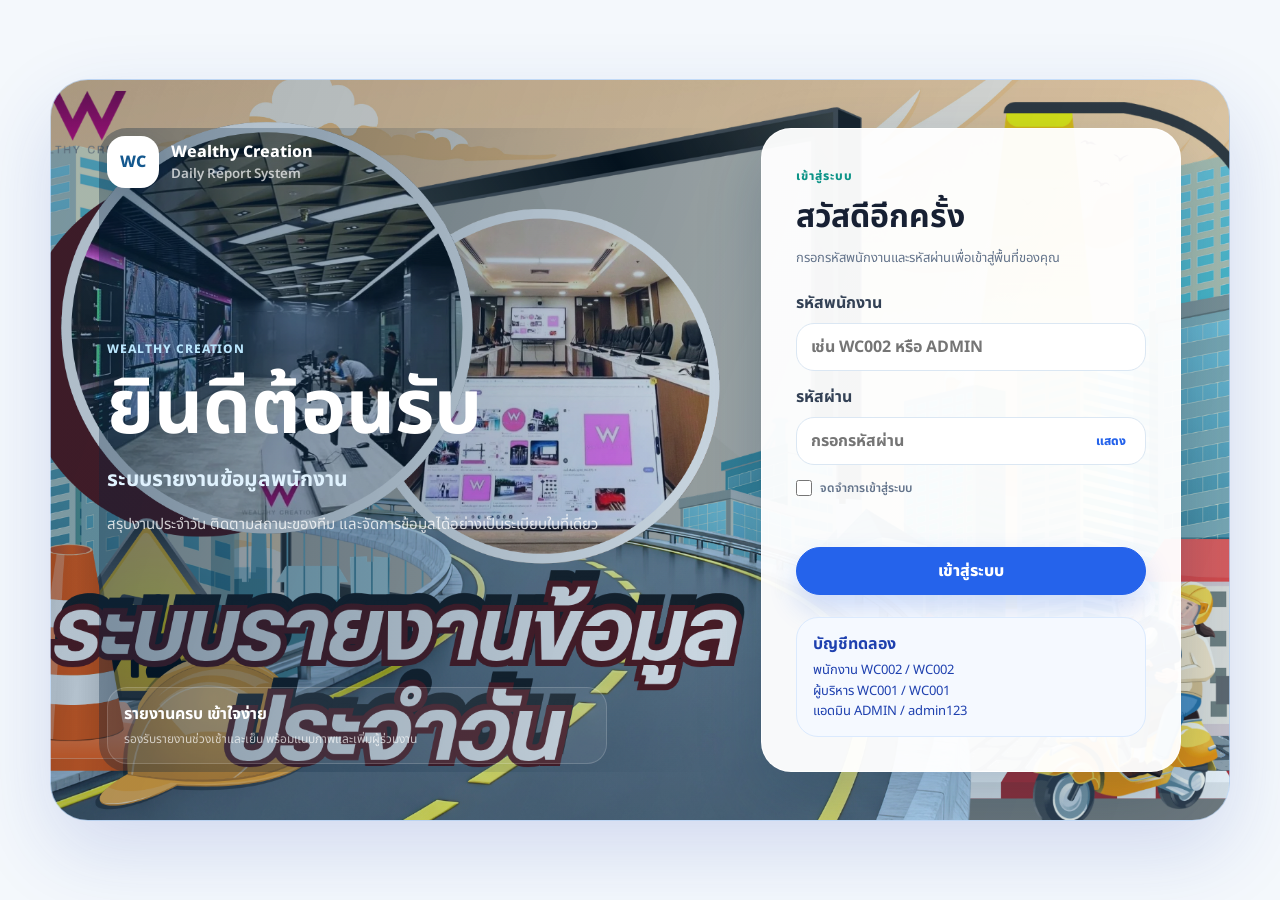
==== commit 208d3d27: "Move login background visually right" ====
--- a/index.html
+++ b/index.html
@@ -7,7 +7,7 @@
   <link rel="preconnect" href="https://fonts.googleapis.com">
   <link rel="preconnect" href="https://fonts.gstatic.com" crossorigin>
   <link href="https://fonts.googleapis.com/css2?family=Noto+Sans+Thai:wght@400;500;600;700;800&display=swap" rel="stylesheet">
-  <link rel="stylesheet" href="assets/css/app.css?v=login-image-frame-4">
+  <link rel="stylesheet" href="assets/css/app.css?v=login-image-frame-5">
 </head>
 <body class="login-page">
   <main class="login-layout">
--- a/assets/css/app.css
+++ b/assets/css/app.css
@@ -338,7 +338,7 @@
   border-radius: 38px;
   background:
     linear-gradient(110deg, rgba(7, 49, 86, 0.34), rgba(20, 116, 186, 0.12)),
-    url("../images/login-bg.jpg.png") 76% center/cover no-repeat;
+    url("../images/login-bg.jpg.png") 32% center/cover no-repeat;
   box-shadow: 0 30px 80px rgba(30, 64, 175, 0.16);
 }
 
